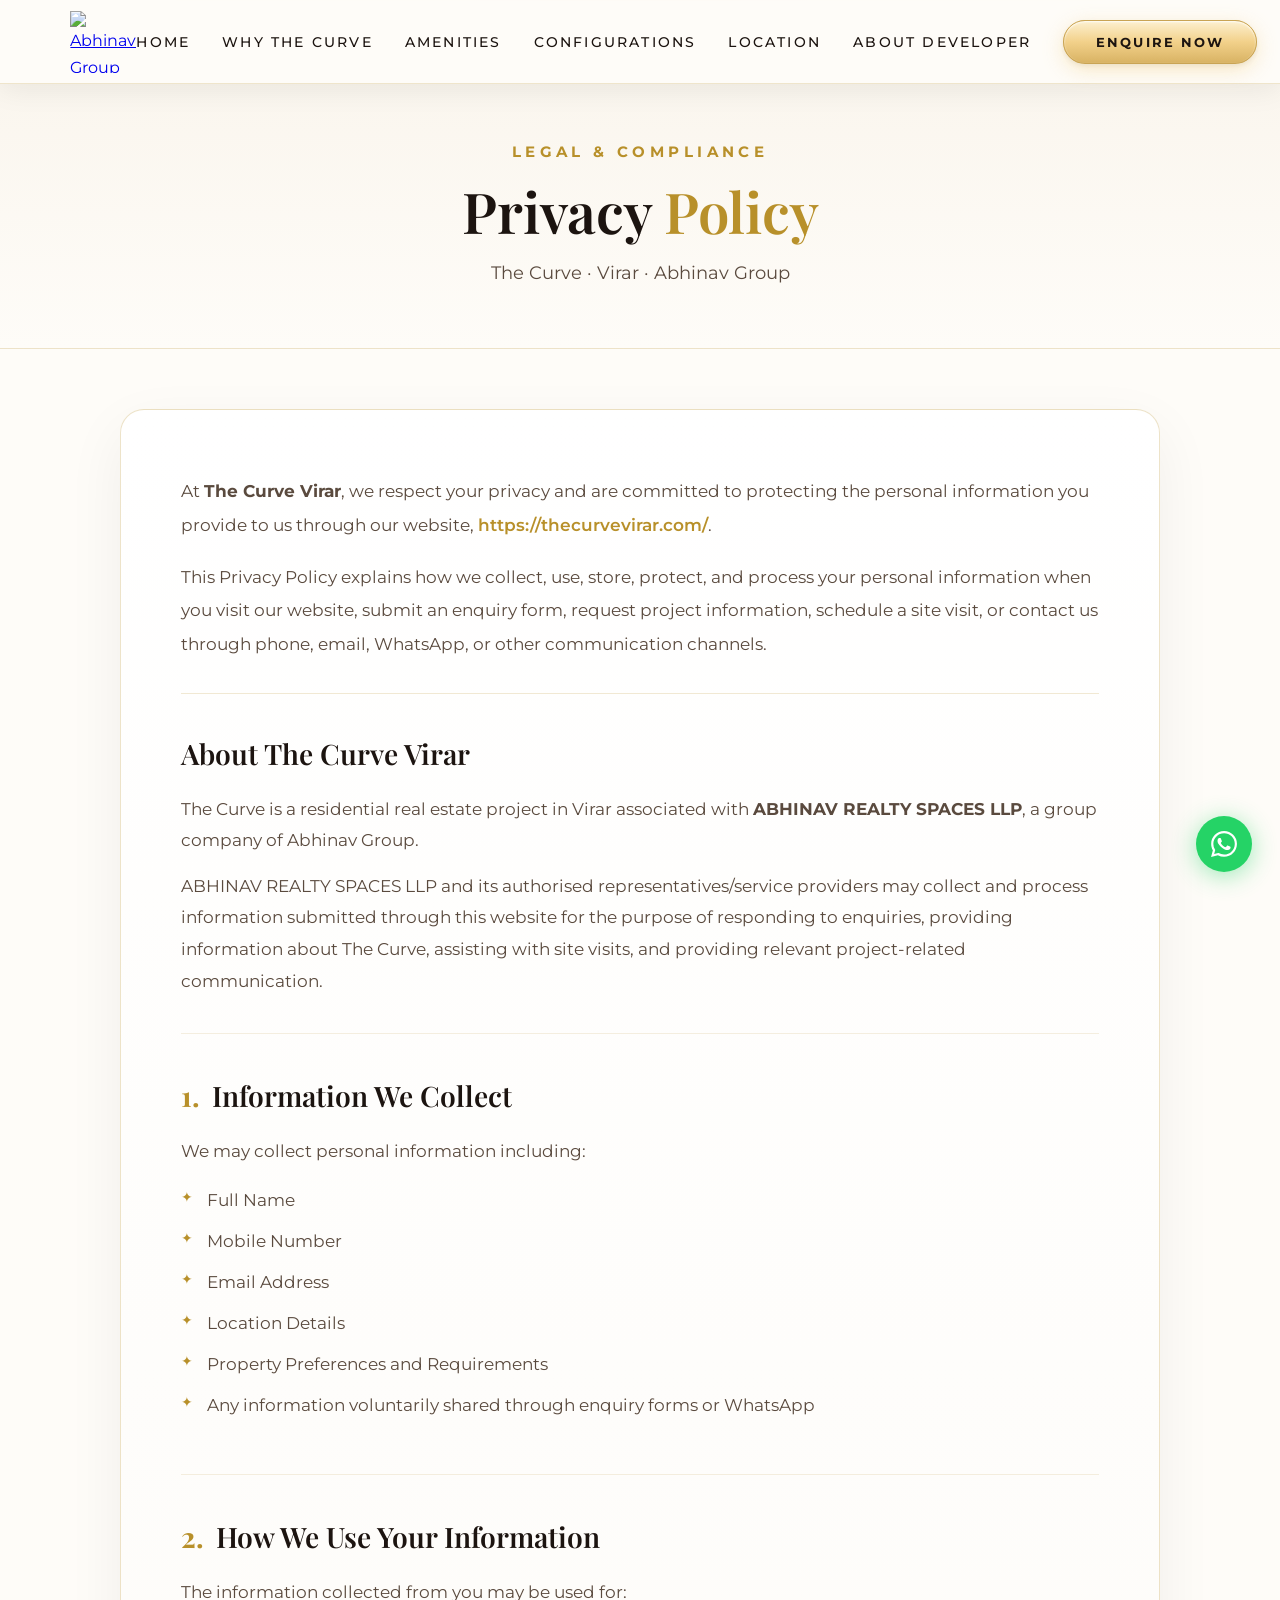
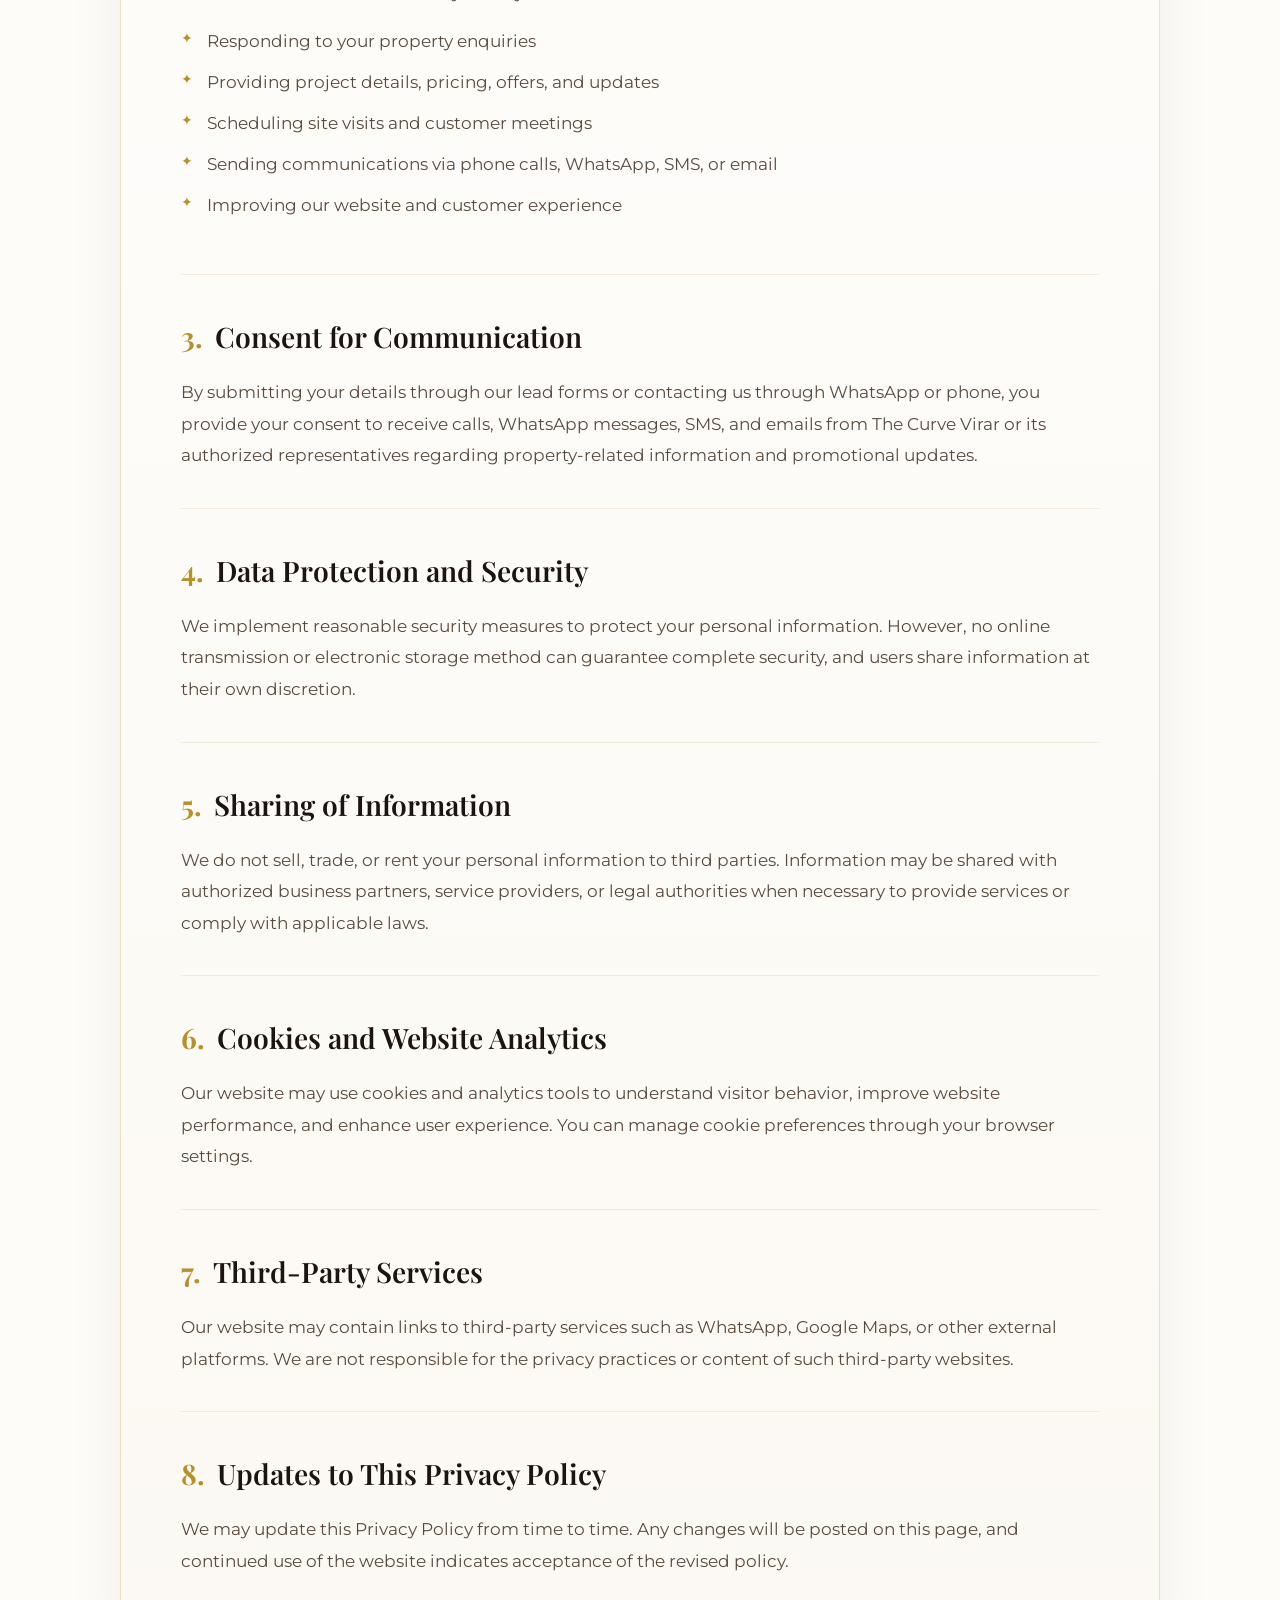
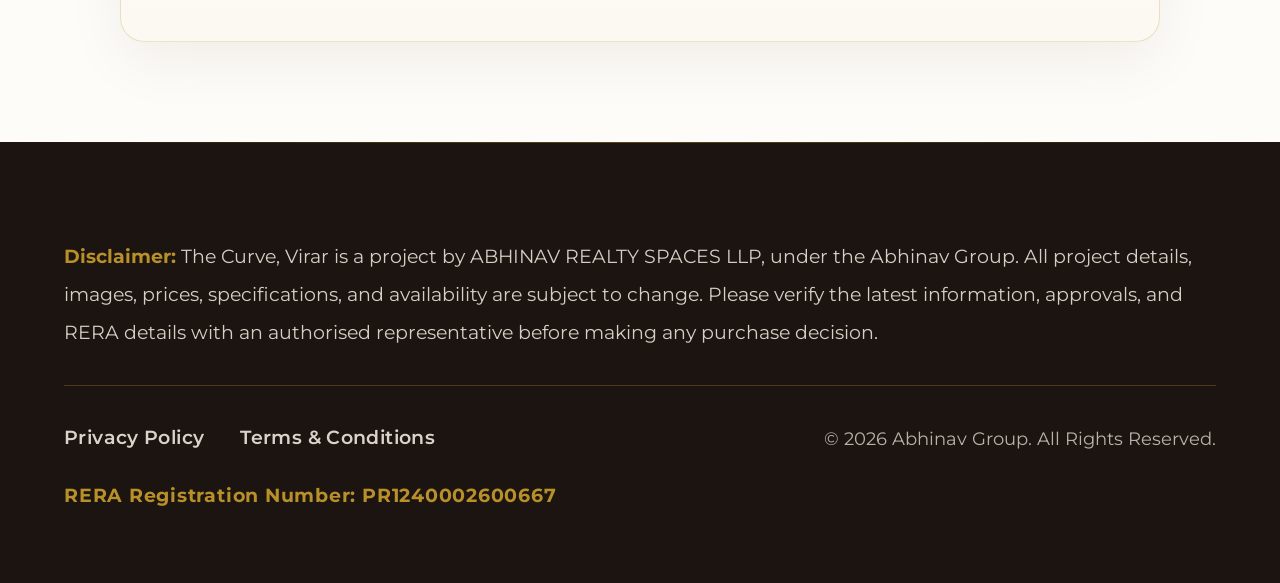
==== privacy-policy.html @ e54da203 "Add The Curve Virar website code" ====
<!DOCTYPE html>
<html lang="en">
<head>
<meta charset="UTF-8"/>
<meta name="viewport" content="width=device-width, initial-scale=1.0"/>
<title>Privacy Policy | The Curve, Virar | Abhinav Group</title>
<meta name="description" content="Privacy Policy for The Curve, Virar by Abhinav Group. Learn how we collect, protect, and process your information."/>
<link rel="preconnect" href="https://fonts.googleapis.com"/>
<link rel="preconnect" href="https://fonts.gstatic.com" crossorigin/>
<link href="https://fonts.googleapis.com/css2?family=Cormorant+Garamond:ital,wght@0,300;0,400;0,500;0,600;0,700;1,400&family=Montserrat:wght@300;400;500;600;700&family=Playfair+Display:ital,wght@0,400;0,600;1,400&display=swap" rel="stylesheet"/>

<style>
:root{
  --gold:#B8902A;
  --gold-light:#E0BA60;
  --gold-mid:#C9A454;
  --gold-pale:#F5EDD8;
  --bg:#FEFCF8;
  --bg2:#F7F2EA;
  --bg3:#F0E8DC;
  --card:#FFFFFF;
  --card-tint:#FAF5EE;
  --border:rgba(184,144,42,0.22);
  --border-dark:rgba(184,144,42,0.4);
  --dark-text:#1C1410;
  --body-text:#5A4A3E;
  --muted:#9C8B7E;
  --black:#0D0B08;
  --font-serif:'Playfair Display',serif;
  --font-sans:'Montserrat',sans-serif;
  --font-cor:'Cormorant Garamond',serif;
  --shadow-lg:0 24px 60px rgba(28,20,16,0.1);
}
*,*::before,*::after{box-sizing:border-box;margin:0;padding:0}
html{scroll-behavior:smooth}
body{
  background:var(--bg);
  color:var(--dark-text);
  font-family:var(--font-sans);
  font-weight:400;
  overflow-x:hidden;
  line-height:1.7;
}

/* ═══════════════════ NAVBAR ═══════════════════ */
#navbar{
  position:fixed;top:0;left:0;right:0;z-index:1000;height:84px;
  display:flex;align-items:center;justify-content:space-between;
  padding:0 5.5%;
  background:rgba(254,252,248,0.98);
  backdrop-filter:blur(24px);-webkit-backdrop-filter:blur(24px);
  border-bottom:1px solid var(--border);
  box-shadow:0 4px 30px rgba(28,20,16,0.08);
}
.nav-logo{display:flex;align-items:center}
.nav-logo img{height:62px;width:auto;object-fit:contain}
.nav-links{display:flex;align-items:center;gap:32px;list-style:none}
.nav-links a{
  font-size:0.86rem;font-weight:500;letter-spacing:0.16em;text-transform:uppercase;
  color:var(--dark-text);position:relative;transition:color 0.3s;white-space:nowrap;
  text-decoration:none;
}
.nav-links a::after{content:'';position:absolute;bottom:-5px;left:0;width:0;height:1.5px;background:var(--gold);transition:width 0.4s ease}
.nav-links a:hover::after{width:100%}
.nav-links a:hover{color:var(--gold)!important}
.nav-enq{
  background:linear-gradient(180deg, #FDF0D0 0%, #F2D18A 50%, #D8B263 100%);
  color:#1C1410!important;padding:13px 32px;font-size:0.82rem!important;
  font-weight:700!important;letter-spacing:0.16em!important;
  border:1px solid #C9A454;
  border-radius:50px;
  transition:all 0.35s cubic-bezier(0.25, 1, 0.5, 1)!important;
  white-space:nowrap;
  box-shadow:0 6px 20px rgba(242,209,138,0.45), inset 0 1px 2px rgba(255,255,255,0.85), 0 2px 4px rgba(0,0,0,0.08);
}
.nav-enq:hover{
  background:linear-gradient(180deg, #FFF5DE 0%, #F7DA99 50%, #DFBA6F 100%);
  transform:translateY(-2px);
  box-shadow:0 10px 28px rgba(242,209,138,0.65), inset 0 1px 2px rgba(255,255,255,1);
}
.nav-enq::after{display:none!important}
.nav-ham{display:none;flex-direction:column;gap:5px;cursor:pointer;background:none;border:none;padding:4px}
.nav-ham span{display:block;width:24px;height:2px;background:var(--dark-text);transition:all 0.3s}

/* Mobile Drawer */
.mob-overlay{position:fixed;inset:0;background:rgba(28,20,16,0.55);z-index:998;opacity:0;pointer-events:none;transition:opacity 0.4s}
.mob-overlay.open{opacity:1;pointer-events:all}
.mob-drawer{
  position:fixed;top:0;right:-100%;width:80%;max-width:320px;height:100vh;
  background:var(--card);border-left:1px solid var(--border);z-index:999;
  padding:80px 36px 40px;display:flex;flex-direction:column;gap:24px;
  transition:right 0.4s cubic-bezier(0.25, 1, 0.5, 1);
}
.mob-drawer.open{right:0}
.mob-close{position:absolute;top:24px;right:24px;background:none;border:none;font-size:1.4rem;color:var(--dark-text);cursor:pointer}
.mob-links{list-style:none;display:flex;flex-direction:column;gap:18px}
.mob-links a{color:var(--dark-text);font-size:0.95rem;letter-spacing:0.12em;text-transform:uppercase;text-decoration:none}
.mob-links a:hover{color:var(--gold)}

/* ═══════════════════ PAGE HERO HEADER ═══════════════════ */
.page-hero{
  padding:140px 5% 60px;
  background:linear-gradient(180deg, #F9F4EB 0%, #FEFCF8 100%);
  border-bottom:1px solid rgba(184,144,42,0.18);
  text-align:center;
  position:relative;
}
.page-hero::before{
  content:'';position:absolute;top:0;left:0;right:0;height:1px;
  background:linear-gradient(90deg,transparent,var(--gold-mid),transparent);
}
.page-eyebrow{
  font-size:0.92rem;font-weight:700;letter-spacing:0.3em;text-transform:uppercase;
  color:var(--gold);display:block;margin-bottom:14px;
}
.page-title{
  font-family:var(--font-serif);
  font-size:clamp(2.5rem, 4.4vw, 3.8rem);
  font-weight:600;
  color:var(--dark-text);
  line-height:1.15;
}
.page-title .gold{color:var(--gold)}
.page-sub{
  font-size:1.12rem;color:var(--body-text);font-weight:400;margin-top:14px;
}

/* ═══════════════════ CONTENT SECTION ═══════════════════ */
.legal-sec{
  padding:60px 5% 100px;
  background:var(--bg);
}
.legal-card{
  max-width:1040px;margin:0 auto;
  background:linear-gradient(180deg, #FFFFFF 0%, #FCF9F3 100%);
  border:1px solid rgba(184,144,42,0.25);
  border-radius:24px;
  padding:64px 60px;
  box-shadow:0 20px 60px rgba(28,20,16,0.06);
}
.legal-intro{
  padding-bottom:32px;margin-bottom:36px;
  border-bottom:1px solid rgba(184,144,42,0.2);
}
.legal-intro p{
  font-size:1.08rem;line-height:1.95;color:var(--body-text);margin-bottom:18px;
}
.legal-intro p:last-child{margin-bottom:0}
.legal-block{
  margin-bottom:38px;
  padding-bottom:36px;
  border-bottom:1px solid rgba(184,144,42,0.14);
}
.legal-block:last-child{border-bottom:none;margin-bottom:0;padding-bottom:0}
.legal-h3{
  font-family:var(--font-serif);
  font-size:clamp(1.45rem, 2.2vw, 1.85rem);
  font-weight:600;
  color:var(--dark-text);
  margin-bottom:16px;
  display:flex;align-items:center;gap:12px;
}
.legal-h3 .gold{color:var(--gold);font-weight:700}
.legal-block p{
  font-size:1.04rem;line-height:1.9;color:var(--body-text);margin-bottom:14px;
}
.legal-block p:last-child{margin-bottom:0}
.legal-link{
  color:var(--gold);text-decoration:none;font-weight:600;transition:color 0.2s;
}
.legal-link:hover{text-decoration:underline;color:var(--gold-mid)}
.legal-list{
  list-style:none;margin:18px 0;display:flex;flex-direction:column;gap:12px;
}
.legal-list li{
  font-size:1.04rem;color:var(--body-text);position:relative;padding-left:26px;line-height:1.75;
}
.legal-list li::before{
  content:'✦';position:absolute;left:0;top:0;color:var(--gold);font-size:0.85rem;
}

/* ═══════════════════ BUTTON 3D GOLD ═══════════════════ */
.btn-3d-gold{
  padding:16px 42px;
  border-radius:50px;
  background:linear-gradient(180deg, #FBE6B8 0%, #E3BC6D 50%, #C8993E 100%);
  color:#181108;
  border:1px solid #B88726;
  font-family:var(--font-sans);
  font-size:0.86rem;
  font-weight:700;
  letter-spacing:0.16em;
  text-transform:uppercase;
  transition:all 0.35s cubic-bezier(0.25, 1, 0.5, 1);
  cursor:pointer;
  box-shadow:0 8px 26px rgba(184,144,42,0.38), inset 0 1px 2px rgba(255,255,255,0.8), 0 2px 4px rgba(0,0,0,0.12);
  display:inline-flex;
  align-items:center;
  justify-content:center;
  text-decoration:none;
}
.btn-3d-gold:hover{
  transform:translateY(-3px);
  box-shadow:0 12px 32px rgba(184,144,42,0.5), inset 0 1px 2px rgba(255,255,255,1);
  background:linear-gradient(180deg, #FFF0CA 0%, #E8C376 50%, #D4A346 100%);
}

/* ═══════════════════ FOOTER ═══════════════════ */
footer{background:var(--dark-text);padding:96px 5% 72px;position:relative}
footer::before{content:'';position:absolute;top:0;left:0;right:0;height:1px;background:linear-gradient(90deg,transparent,rgba(184,144,42,0.4),transparent)}
.footer-wrap{max-width:1440px;margin:0 auto}
.footer-disclaimer{font-size:clamp(1.18rem, 1.4vw, 1.32rem);color:rgba(245,238,228,0.85);line-height:2.0;margin-bottom:36px;padding-bottom:34px;border-bottom:1px solid rgba(184,144,42,0.3)}
.footer-bottom{display:flex;align-items:center;justify-content:space-between;flex-wrap:wrap;gap:24px}
.footer-links{display:flex;gap:36px;list-style:none}
.footer-links a{font-size:1.18rem;font-weight:600;color:rgba(245,238,228,0.88);text-decoration:none;transition:color 0.3s;letter-spacing:0.02em}
.footer-links a:hover{color:var(--gold)}
.footer-copy{font-size:1.15rem;color:rgba(245,238,228,0.72);font-weight:400}
.footer-rera{font-size:1.2rem;font-weight:700;color:var(--gold);letter-spacing:0.04em}

/* ═══════════════════ WHATSAPP FLOAT ═══════════════════ */
.wa-btn{
  position:fixed;bottom:28px;right:28px;z-index:900;
  width:56px;height:56px;background:#25D366;border-radius:50%;
  display:flex;align-items:center;justify-content:center;
  box-shadow:0 4px 24px rgba(37,211,102,0.45);transition:transform 0.3s,box-shadow 0.3s;
  text-decoration:none;
}
.wa-btn:hover{transform:scale(1.1);box-shadow:0 8px 32px rgba(37,211,102,0.6)}

/* ═══════════════════ MODAL ═══════════════════ */
.modal-ov{position:fixed;inset:0;background:rgba(28,20,16,0.7);z-index:9990;display:flex;align-items:center;justify-content:center;padding:20px;opacity:0;visibility:hidden;transition:opacity 0.4s,visibility 0.4s;backdrop-filter:blur(6px)}
.modal-ov.open{opacity:1;visibility:visible}
.modal-box{
  background:linear-gradient(180deg, #FFFFFF 0%, #FAF5EC 100%);
  border:1px solid rgba(184, 144, 42, 0.38);
  border-radius:24px;
  width:100%;
  max-width:500px;
  position:relative;
  transform:scale(0.93) translateY(20px);
  transition:all 0.4s cubic-bezier(0.25, 1, 0.5, 1);
  max-height:92vh;
  overflow-y:auto;
  box-shadow:0 30px 80px rgba(0,0,0,0.45), 0 0 0 1px rgba(184,144,42,0.2), inset 0 1px 2px #fff;
}
.modal-ov.open .modal-box{transform:none}
.modal-cls{
  position:absolute;top:20px;right:20px;width:38px;height:38px;
  background:#FFFFFF;border:1px solid rgba(184,144,42,0.3);border-radius:50%;
  color:var(--dark-text);display:flex;align-items:center;justify-content:center;
  font-size:1.05rem;cursor:pointer;transition:all 0.3s ease;
  box-shadow:0 4px 12px rgba(28,20,16,0.08);
  z-index:10;
}
.modal-cls:hover{border-color:var(--gold);color:var(--gold);transform:scale(1.1);background:var(--gold-pale)}
.modal-in{padding:48px 44px}
.modal-ttl{
  font-family:var(--font-serif);
  font-size:clamp(2.3rem, 3.6vw, 3.1rem);
  font-weight:700;
  color:var(--dark-text);
  margin-bottom:8px;
  line-height:1.15;
}
.modal-ttl .gold{color:var(--gold)}
.modal-sub{
  font-size:0.95rem;
  font-weight:700;
  letter-spacing:0.2em;
  text-transform:uppercase;
  color:var(--gold);
  display:block;
  margin-bottom:30px;
}
.f-group{margin-bottom:18px}
.f-input{
  width:100%;background:#FFFFFF;border:1px solid rgba(184,144,42,0.25);
  border-radius:12px;color:var(--dark-text);font-family:var(--font-sans);
  font-size:1.02rem;padding:16px 20px;outline:none;transition:all 0.3s;
}
.f-input:focus{border-color:var(--gold);box-shadow:0 0 0 3px rgba(184,144,42,0.15)}
.f-note{font-size:0.86rem;color:var(--muted);margin:16px 0 24px;line-height:1.7}
.f-submit.btn-3d-gold{width:100%;justify-content:center;padding:18px 36px;font-size:0.96rem;cursor:pointer}
.modal-ok{display:none;text-align:center;flex-direction:column;align-items:center;gap:14px;padding:20px 0}
.modal-ok.show{display:flex}
.ok-check{width:60px;height:60px;border:1px solid var(--gold);border-radius:50%;display:flex;align-items:center;justify-content:center;font-size:1.5rem;color:var(--gold)}

@media(max-width:768px){
  .nav-links{display:none}
  .nav-ham{display:flex}
  .legal-card{padding:40px 24px;border-radius:18px}
  .footer-bottom{flex-direction:column;align-items:flex-start;gap:14px}
  .modal-in{padding:36px 22px}
}
</style>
</head>
<body>

<!-- ═══════════════════ NAVBAR ═══════════════════ -->
<nav id="navbar">
  <a href="index.html" class="nav-logo">
    <img src="images vedios/Abhinav Group logo.png" alt="Abhinav Group" loading="eager"/>
  </a>
  <ul class="nav-links">
    <li><a href="index.html#hero">Home</a></li>
    <li><a href="index.html#why">Why The Curve</a></li>
    <li><a href="index.html#amenities">Amenities</a></li>
    <li><a href="index.html#floorplans">Configurations</a></li>
    <li><a href="index.html#location">Location</a></li>
    <li><a href="index.html#developer">About Developer</a></li>
    <li><a href="#" class="nav-enq" id="nav-enq-btn">Enquire Now</a></li>
  </ul>
  <button class="nav-ham" id="nav-ham" aria-label="Open menu" aria-expanded="false">
    <span></span><span></span><span></span>
  </button>
</nav>

<!-- Mobile Drawer -->
<div class="mob-overlay" id="mob-ov"></div>
<div class="mob-drawer" id="mob-dr">
  <button class="mob-close" id="mob-cls">✕</button>
  <ul class="mob-links">
    <li><a href="index.html#hero">Home</a></li>
    <li><a href="index.html#why">Why The Curve</a></li>
    <li><a href="index.html#amenities">Amenities</a></li>
    <li><a href="index.html#floorplans">Configurations</a></li>
    <li><a href="index.html#location">Location</a></li>
    <li><a href="index.html#developer">About Developer</a></li>
    <li><a href="index.html#contact">Contact</a></li>
  </ul>
</div>

<!-- ═══════════════════ HERO BANNER ═══════════════════ -->
<header class="page-hero">
  <span class="page-eyebrow">LEGAL &amp; COMPLIANCE</span>
  <h1 class="page-title">Privacy <span class="gold">Policy</span></h1>
  <p class="page-sub">The Curve · Virar · Abhinav Group</p>
</header>

<!-- ═══════════════════ LEGAL CONTENT ═══════════════════ -->
<main class="legal-sec">
  <div class="legal-card">
    <div class="legal-intro">
      <p>At <strong>The Curve Virar</strong>, we respect your privacy and are committed to protecting the personal information you provide to us through our website, <a href="https://thecurvevirar.com/" target="_blank" rel="noopener" class="legal-link">https://thecurvevirar.com/</a>.</p>
      <p>This Privacy Policy explains how we collect, use, store, protect, and process your personal information when you visit our website, submit an enquiry form, request project information, schedule a site visit, or contact us through phone, email, WhatsApp, or other communication channels.</p>
    </div>

    <div class="legal-block">
      <h3 class="legal-h3">About The Curve Virar</h3>
      <p>The Curve is a residential real estate project in Virar associated with <strong>ABHINAV REALTY SPACES LLP</strong>, a group company of Abhinav Group.</p>
      <p>ABHINAV REALTY SPACES LLP and its authorised representatives/service providers may collect and process information submitted through this website for the purpose of responding to enquiries, providing information about The Curve, assisting with site visits, and providing relevant project-related communication.</p>
    </div>

    <div class="legal-block">
      <h3 class="legal-h3"><span class="gold">1.</span> Information We Collect</h3>
      <p>We may collect personal information including:</p>
      <ul class="legal-list">
        <li>Full Name</li>
        <li>Mobile Number</li>
        <li>Email Address</li>
        <li>Location Details</li>
        <li>Property Preferences and Requirements</li>
        <li>Any information voluntarily shared through enquiry forms or WhatsApp</li>
      </ul>
    </div>

    <div class="legal-block">
      <h3 class="legal-h3"><span class="gold">2.</span> How We Use Your Information</h3>
      <p>The information collected from you may be used for:</p>
      <ul class="legal-list">
        <li>Responding to your property enquiries</li>
        <li>Providing project details, pricing, offers, and updates</li>
        <li>Scheduling site visits and customer meetings</li>
        <li>Sending communications via phone calls, WhatsApp, SMS, or email</li>
        <li>Improving our website and customer experience</li>
      </ul>
    </div>

    <div class="legal-block">
      <h3 class="legal-h3"><span class="gold">3.</span> Consent for Communication</h3>
      <p>By submitting your details through our lead forms or contacting us through WhatsApp or phone, you provide your consent to receive calls, WhatsApp messages, SMS, and emails from The Curve Virar or its authorized representatives regarding property-related information and promotional updates.</p>
    </div>

    <div class="legal-block">
      <h3 class="legal-h3"><span class="gold">4.</span> Data Protection and Security</h3>
      <p>We implement reasonable security measures to protect your personal information. However, no online transmission or electronic storage method can guarantee complete security, and users share information at their own discretion.</p>
    </div>

    <div class="legal-block">
      <h3 class="legal-h3"><span class="gold">5.</span> Sharing of Information</h3>
      <p>We do not sell, trade, or rent your personal information to third parties. Information may be shared with authorized business partners, service providers, or legal authorities when necessary to provide services or comply with applicable laws.</p>
    </div>

    <div class="legal-block">
      <h3 class="legal-h3"><span class="gold">6.</span> Cookies and Website Analytics</h3>
      <p>Our website may use cookies and analytics tools to understand visitor behavior, improve website performance, and enhance user experience. You can manage cookie preferences through your browser settings.</p>
    </div>

    <div class="legal-block">
      <h3 class="legal-h3"><span class="gold">7.</span> Third-Party Services</h3>
      <p>Our website may contain links to third-party services such as WhatsApp, Google Maps, or other external platforms. We are not responsible for the privacy practices or content of such third-party websites.</p>
    </div>

    <div class="legal-block">
      <h3 class="legal-h3"><span class="gold">8.</span> Updates to This Privacy Policy</h3>
      <p>We may update this Privacy Policy from time to time. Any changes will be posted on this page, and continued use of the website indicates acceptance of the revised policy.</p>
    </div>
  </div>
</main>

<!-- ═══════════════════ FOOTER ═══════════════════ -->
<footer>
  <div class="footer-wrap">
    <p class="footer-disclaimer"><strong style="color:var(--gold);">Disclaimer:</strong> The Curve, Virar is a project by ABHINAV REALTY SPACES LLP, under the Abhinav Group. All project details, images, prices, specifications, and availability are subject to change. Please verify the latest information, approvals, and RERA details with an authorised representative before making any purchase decision.</p>
    <div class="footer-bottom">
      <ul class="footer-links">
        <li><a href="privacy-policy.html">Privacy Policy</a></li>
        <li><a href="terms-and-conditions.html">Terms &amp; Conditions</a></li>
      </ul>
      <span class="footer-copy">© 2026 Abhinav Group. All Rights Reserved.</span>
      <span class="footer-rera">RERA Registration Number: PR1240002600667</span>
    </div>
  </div>
</footer>

<!-- ═══════════════════ WHATSAPP FLOAT ═══════════════════ -->
<a href="https://api.whatsapp.com/send/?phone=918530285005&text&type=phone_number&app_absent=0" target="_blank" rel="noopener" class="wa-btn" aria-label="Chat on WhatsApp">
  <svg width="26" height="26" fill="white" viewBox="0 0 24 24"><path d="M17.472 14.382c-.297-.149-1.758-.867-2.03-.967-.273-.099-.471-.148-.67.15-.197.297-.767.966-.94 1.164-.173.199-.347.223-.644.075-.297-.15-1.255-.463-2.39-1.475-.883-.788-1.48-1.761-1.653-2.059-.173-.297-.018-.458.13-.606.134-.133.298-.347.446-.52.149-.174.198-.298.298-.497.099-.198.05-.371-.025-.52-.075-.149-.669-1.612-.916-2.207-.242-.579-.487-.5-.669-.51-.18-.008-.382-.01-.57-.01-.198 0-.52.074-.792.372-.272.297-1.04 1.016-1.04 2.479 0 1.462 1.065 2.875 1.213 3.074.149.198 2.096 3.2 5.077 4.487.709.306 1.262.489 1.694.625.712.227 1.36.195 1.871.118.571-.085 1.758-.719 2.006-1.413.248-.694.248-1.289.173-1.413-.074-.124-.272-.198-.57-.347zm-5.421 7.403h-.004a9.87 9.87 0 01-5.031-1.378l-.361-.214-3.741.982.998-3.648-.235-.374a9.86 9.86 0 01-1.51-5.26c.001-5.45 4.436-9.884 9.888-9.884 2.64 0 5.122 1.03 6.988 2.898a9.825 9.825 0 012.893 6.994c-.003 5.45-4.437 9.884-9.885 9.884zm8.413-18.297A11.815 11.815 0 0012.05 0C5.495 0 .16 5.335.157 11.892c0 2.096.547 4.142 1.588 5.945L.057 24l6.305-1.654a11.882 11.882 0 005.683 1.448h.005c6.554 0 11.89-5.335 11.893-11.893a11.821 11.821 0 00-3.48-8.413z"/></svg>
</a>

<!-- ═══════════════════ MODAL ═══════════════════ -->
<div class="modal-ov" id="modal-ov">
  <div class="modal-box">
    <button class="modal-cls" id="modal-cls">✕</button>
    <div class="modal-in">
      <div id="modal-form-wrap">
        <h2 class="modal-ttl">Get In <span class="gold">Touch</span></h2>
        <span class="modal-sub">The Curve · Virar · Abhinav Group</span>
        <form id="modal-form" novalidate>
          <div class="f-group"><input type="text" class="f-input" id="m-name" placeholder="Full Name" required autocomplete="name"/></div>
          <div class="f-group"><input type="email" class="f-input" id="m-email" placeholder="Your Email" autocomplete="email"/></div>
          <div class="f-group"><input type="tel" class="f-input" id="m-phone" placeholder="Phone Number" required autocomplete="tel"/></div>
          <p class="f-note">By submitting your personal information, you agree to our Privacy Policy and Terms &amp; Conditions.*</p>
          <button type="submit" class="btn-3d-gold f-submit">
            <svg width="15" height="15" viewBox="0 0 24 24" fill="none" stroke="currentColor" stroke-width="2.2" style="margin-right:8px;"><path d="M22 2L11 13M22 2l-7 20-4-9-9-4 20-7z"/></svg>
            Submit Enquiry
          </button>
        </form>
      </div>
      <div class="modal-ok" id="modal-ok">
        <div class="ok-check">✓</div>
        <h3 style="font-family:'Playfair Display',serif;font-size:1.6rem;color:var(--dark-text);font-weight:700;">Thank You!</h3>
        <p class="body-txt" style="text-align:center;font-size:0.95rem;color:var(--body-text);">Our team will contact you within 24 hours.</p>
        <a href="https://api.whatsapp.com/send/?phone=918530285005&text&type=phone_number&app_absent=0" target="_blank" rel="noopener" class="btn-3d-gold" style="margin-top:12px;display:inline-flex;align-items:center;gap:8px;padding:14px 32px;font-size:0.86rem;">Continue on WhatsApp</a>
      </div>
    </div>
  </div>
</div>

<script>
/* Drawer */
const ham = document.getElementById('nav-ham'), dr = document.getElementById('mob-dr'), ov = document.getElementById('mob-ov'), cls = document.getElementById('mob-cls');
const openDr = () => { dr.classList.add('open'); ov.classList.add('open'); };
const closeDr = () => { dr.classList.remove('open'); ov.classList.remove('open'); };
if (ham) ham.addEventListener('click', openDr);
if (cls) cls.addEventListener('click', closeDr);
if (ov) ov.addEventListener('click', closeDr);

/* Modal */
const modalOv = document.getElementById('modal-ov'), modalCls = document.getElementById('modal-cls');
const openModal = () => { modalOv.classList.add('open'); document.body.style.overflow='hidden'; };
const closeModal = () => { modalOv.classList.remove('open'); document.body.style.overflow=''; };
const navEnqBtn = document.getElementById('nav-enq-btn');
if (navEnqBtn) navEnqBtn.addEventListener('click', e => { e.preventDefault(); openModal(); });
if (modalCls) modalCls.addEventListener('click', closeModal);
if (modalOv) modalOv.addEventListener('click', e => { if (e.target === modalOv) closeModal(); });
document.addEventListener('keydown', e => { if (e.key === 'Escape') closeModal(); });

/* Form Submit */
function submitForm(name, phone, config) {
  const msg = encodeURIComponent(`Hi, I am interested in The Curve, Virar.\n\nName: ${name}\nPhone: ${phone}\nConfiguration: ${config || 'To be decided'}`);
  window.open(`https://api.whatsapp.com/send/?phone=918530285005&text=${msg}&type=phone_number&app_absent=0`, '_blank');
}
document.getElementById('modal-form').addEventListener('submit', e => {
  e.preventDefault();
  const n = document.getElementById('m-name').value.trim(), p = document.getElementById('m-phone').value.trim();
  if (!n || !p) return;
  document.getElementById('modal-form-wrap').style.display='none';
  document.getElementById('modal-ok').classList.add('show');
  setTimeout(() => submitForm(n, p, 'General Enquiry'), 800);
});
</script>
</body>
</html>
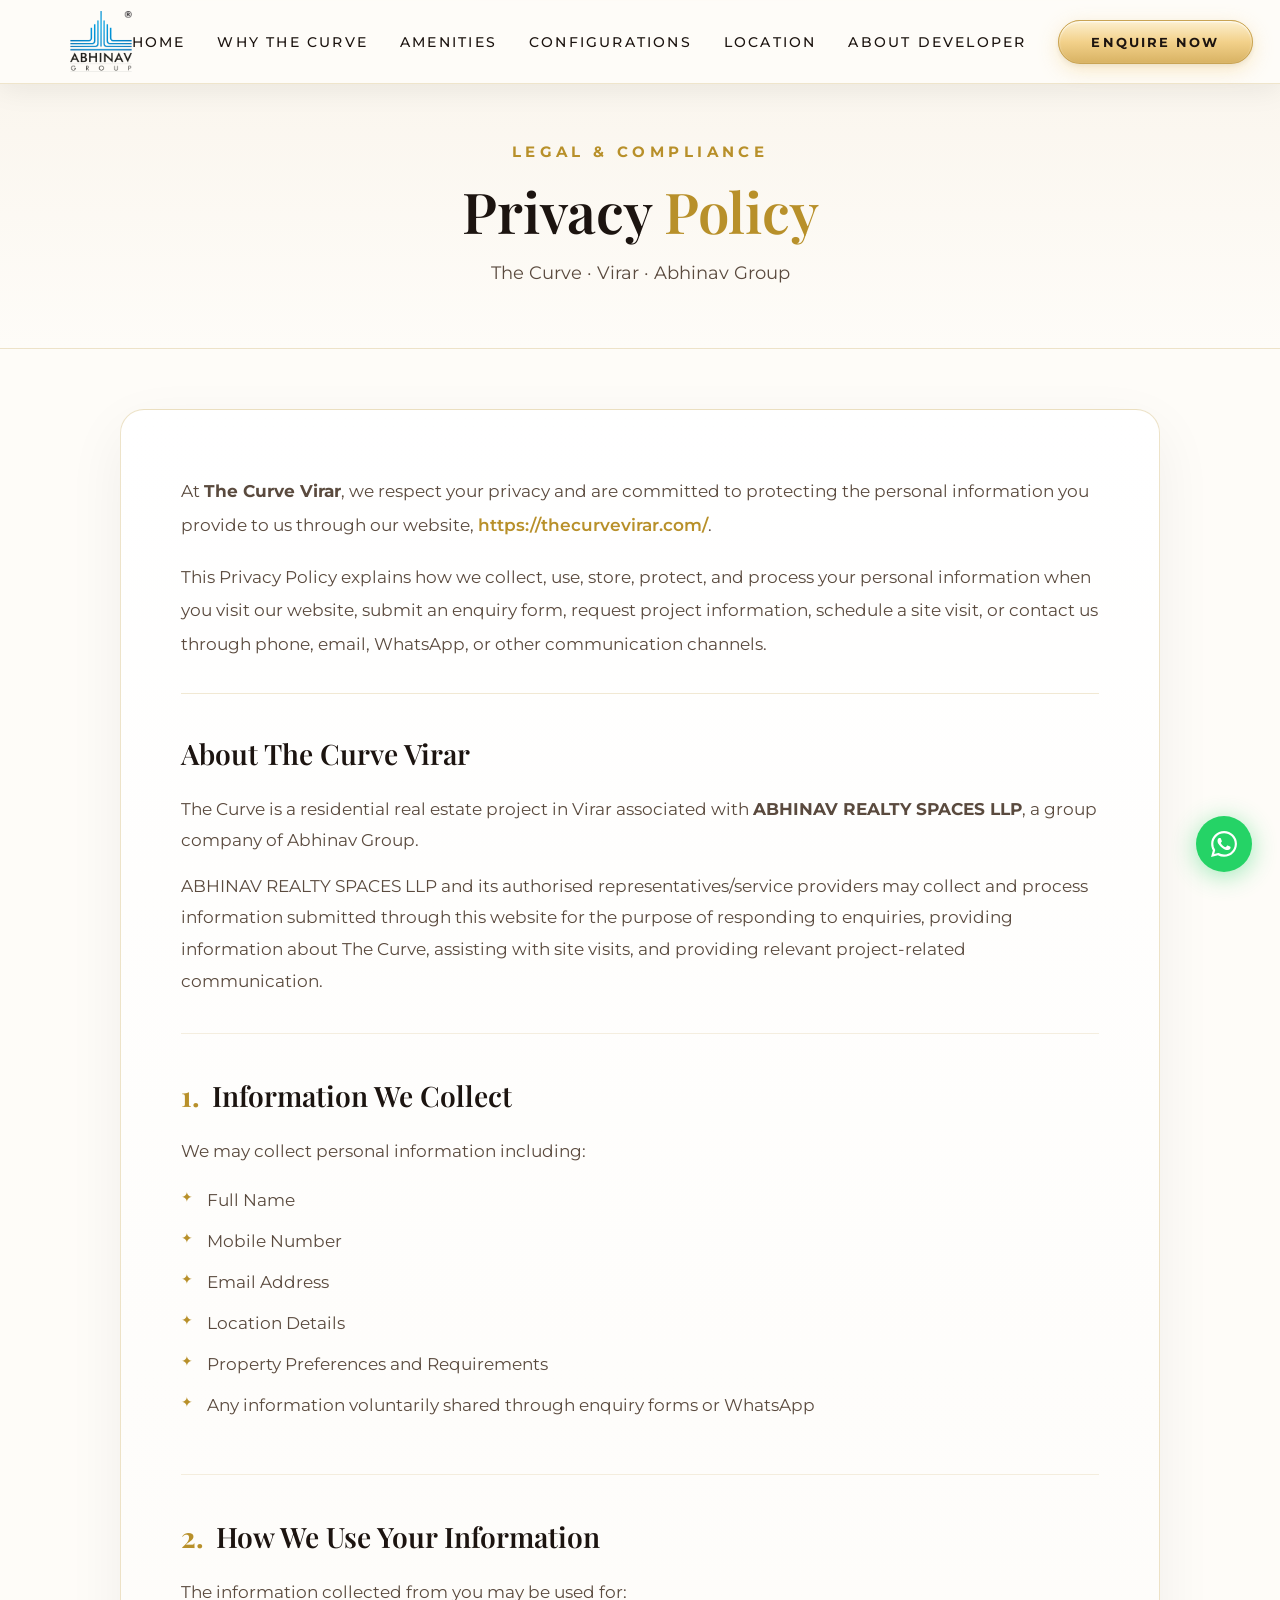
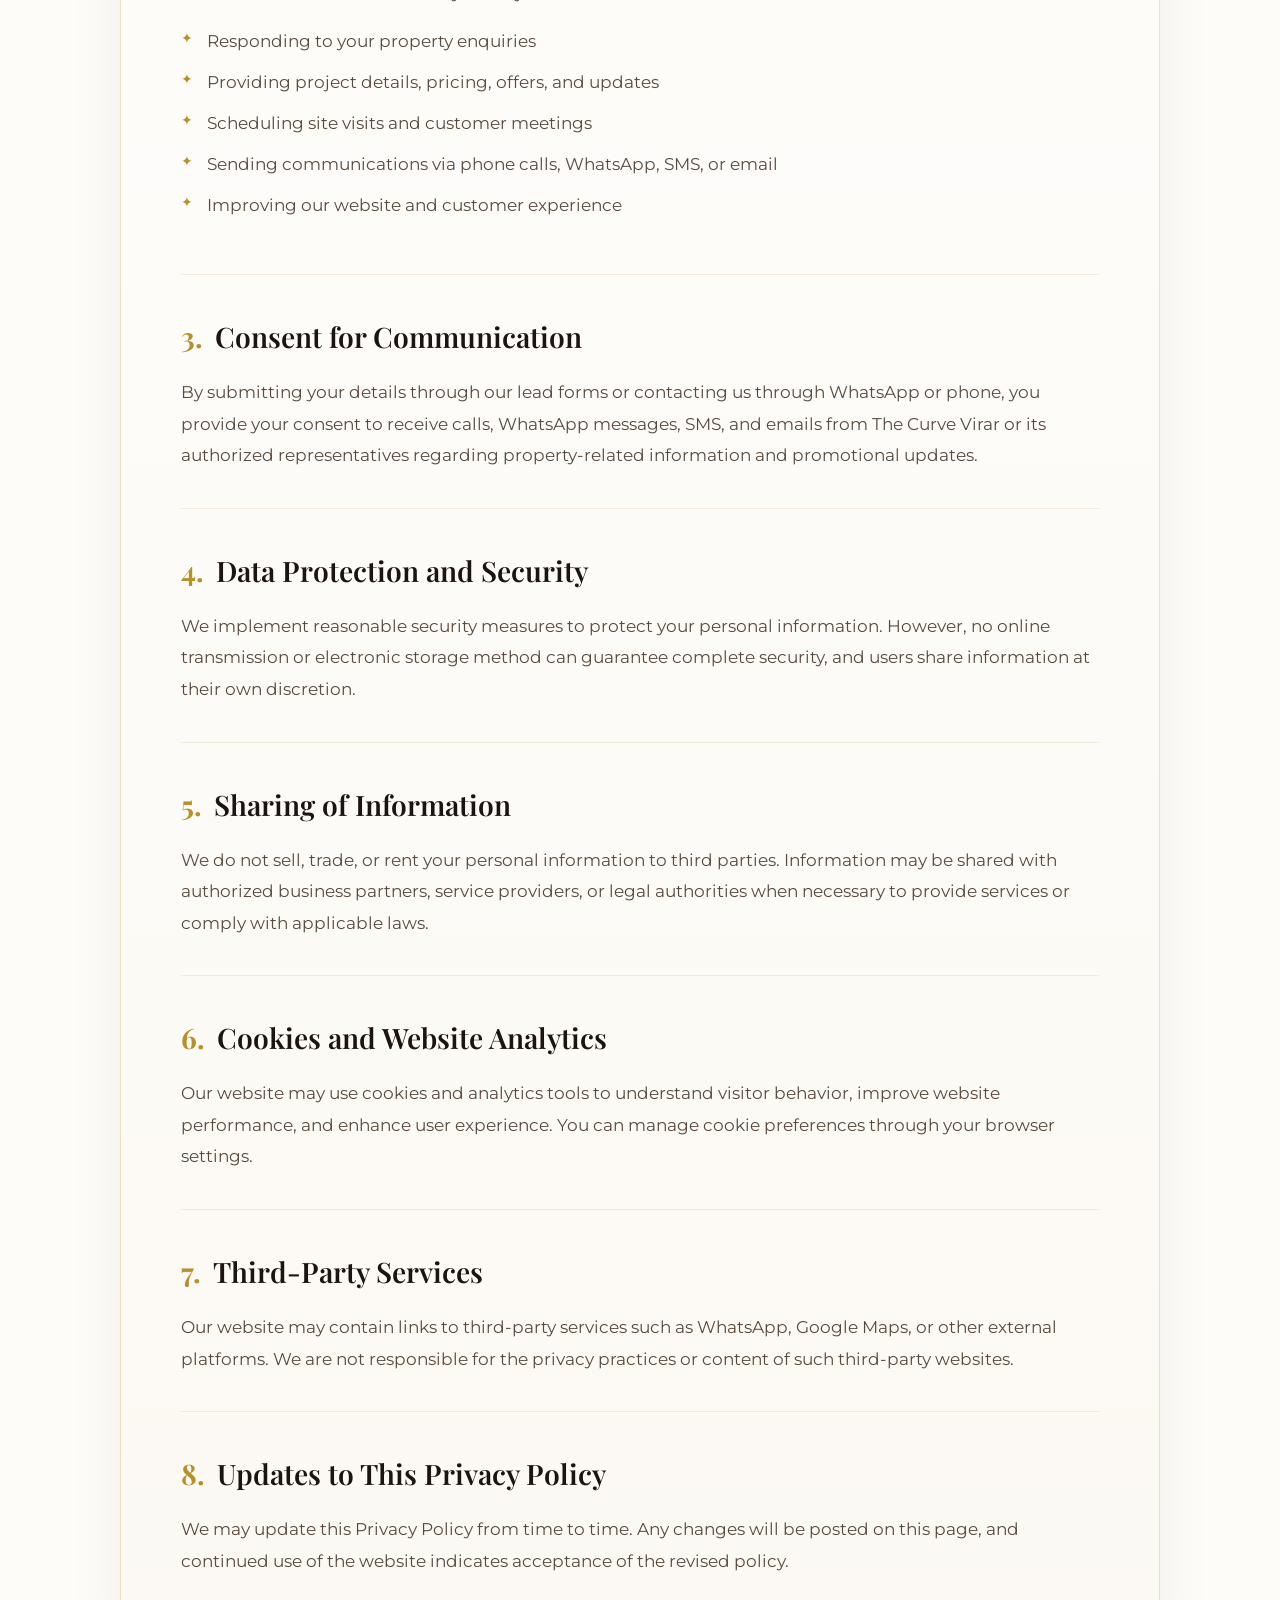
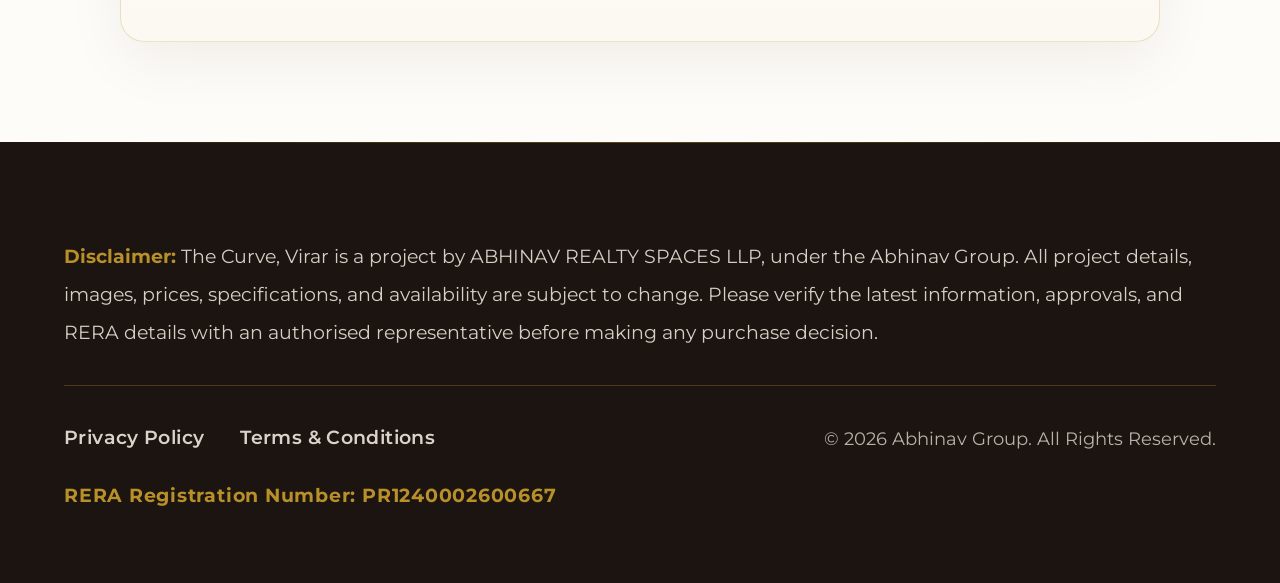
==== commit 97b3a396: "Update hero badges, floor plan privacy blur and gated brochure, amenity cards, video section, FAQ an" ====
--- a/privacy-policy.html
+++ b/privacy-policy.html
@@ -477,17 +477,30 @@
 document.addEventListener('keydown', e => { if (e.key === 'Escape') closeModal(); });
 
 /* Form Submit */
-function submitForm(name, phone, config) {
-  const msg = encodeURIComponent(`Hi, I am interested in The Curve, Virar.\n\nName: ${name}\nPhone: ${phone}\nConfiguration: ${config || 'To be decided'}`);
+async function submitForm(name, email, phone, source = 'Privacy Policy Page') {
+  try {
+    fetch('https://formsubmit.co/ajax/abhinavgroup2026@gmail.com', {
+      method: 'POST',
+      headers: { 'Content-Type': 'application/json', 'Accept': 'application/json' },
+      body: JSON.stringify({
+        _subject: `New Lead: The Curve, Virar - ${name} (${phone})`,
+        Name: name, Email: email || 'Not Provided', Phone: phone,
+        Project: 'The Curve, Virar', Source: source,
+        Timestamp: new Date().toLocaleString('en-IN', { timeZone: 'Asia/Kolkata' })
+      })
+    }).catch(err => console.log('Mail dispatch note:', err));
+  } catch(e) { console.log(e); }
+
+  const msg = encodeURIComponent(`Hi, I am interested in The Curve, Virar.\n\nName: ${name}\nEmail: ${email || 'Not Provided'}\nPhone: ${phone}\nEnquiry Type: ${source}`);
   window.open(`https://api.whatsapp.com/send/?phone=918530285005&text=${msg}&type=phone_number&app_absent=0`, '_blank');
 }
 document.getElementById('modal-form').addEventListener('submit', e => {
   e.preventDefault();
-  const n = document.getElementById('m-name').value.trim(), p = document.getElementById('m-phone').value.trim();
+  const n = document.getElementById('m-name').value.trim(), em = document.getElementById('m-email') ? document.getElementById('m-email').value.trim() : '', p = document.getElementById('m-phone').value.trim();
   if (!n || !p) return;
   document.getElementById('modal-form-wrap').style.display='none';
   document.getElementById('modal-ok').classList.add('show');
-  setTimeout(() => submitForm(n, p, 'General Enquiry'), 800);
+  setTimeout(() => submitForm(n, em, p, 'Privacy Policy Page Modal'), 600);
 });
 </script>
 </body>
